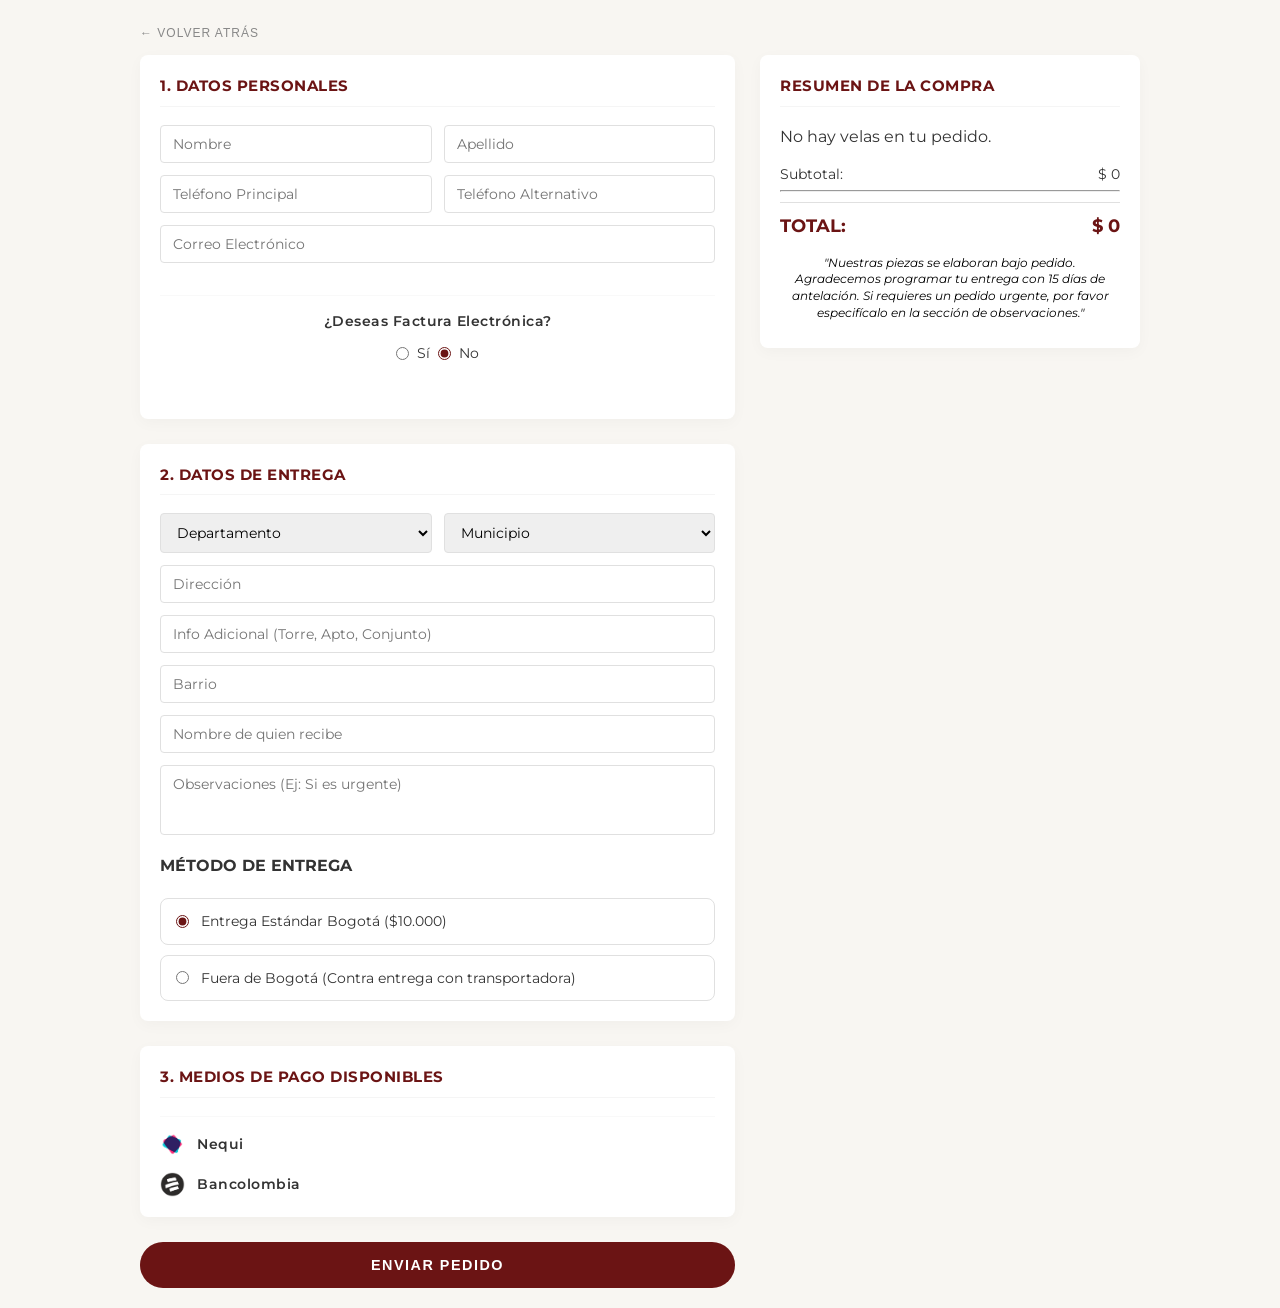
==== checkout.html @ 9f112ae2 "Agregado mapa de Google y enlace a cuidado de velas" ====
<!DOCTYPE html>
<html lang="es">

<head>
    <meta charset="UTF-8">
    <title>Checkout - Lumara</title>
    <link href="https://fonts.googleapis.com/css2?family=Montserrat:wght@400;600;700&display=swap" rel="stylesheet">

    <link rel="stylesheet" href="checkout.css">
</head>

<body>

    <div class="checkout-container">
        <button onclick="history.back()" class="btn-volver">← VOLVER ATRÁS</button>

        <div class="checkout-layout">
            <form id="checkout-form" class="col-formulario">

                <div class="caja-checkout">
                    <h3>1. DATOS PERSONALES</h3>
                    <div class="grid-2">
                        <input type="text" name="nombre" placeholder="Nombre" required>
                        <input type="text" name="apellido" placeholder="Apellido" required>
                    </div>
                    <div class="grid-2">
                        <input type="tel" name="tel1" placeholder="Teléfono Principal" required>
                        <input type="tel" name="tel2" placeholder="Teléfono Alternativo">
                    </div>
                    <input type="email" name="email" placeholder="Correo Electrónico" required>

                    <div class="pregunta-factura-central">
                        <span>¿Deseas Factura Electrónica?</span>

                        <div class="opciones-radio-central">
                            <label>
                                <input type="radio" name="factura" value="si">
                                <span>Sí</span>
                        
                                <input type="radio" name="factura" value="no" checked>
                                <span>No</span>
                            </label>
                        </div>
                    </div>
                </div>

                <div class="caja-checkout">
                    <h3>2. DATOS DE ENTREGA</h3>
                    <div class="grid-2">
                        <select name="departamento" id="depto" required>
                            <option value="">Departamento</option>
                            <option value="Cundinamarca">Cundinamarca</option>
                        </select>
                        <select name="municipio" id="muni" required>
                            <option value="">Municipio</option>
                            <option value="Bogota">Bogota</option>
                            <option value="Chia">Chia</option>
                            <option value="Zipaquirá">Zipaquirá</option>
                            <option value="Cogua">Cogua</option>
                            <option value="Cota">Cota</option>
                            <option value="Gachancipá">Gachancipá</option>
                            <option value="Nemocón">Nemocón</option>
                            <option value="Sopó">Sopó</option>
                            <option value="Tabio">Tabio</option>
                            <option value="Tenjo">Tenjo</option>
                            <option value="Tocancipá">Tocancipá</option>
                    
                        </select>
                    </div>
                    <input type="text" name="direccion" placeholder="Dirección" required>
                    <input type="text" name="info_adicional" placeholder="Info Adicional (Torre, Apto, Conjunto)">
                    <input type="text" name="barrio" placeholder="Barrio" required>
                    <input type="text" name="quien_recibe" placeholder="Nombre de quien recibe" required>
                    <textarea name="observaciones" placeholder="Observaciones (Ej: Si es urgente)"></textarea>

                    <h4>MÉTODO DE ENTREGA</h4>
                    <div class="metodo-entrega">
                        <label class="opcion-envio">
                            <input type="radio" name="envio" value="10000" checked onchange="actualizarEnvio(10000)">
                            Entrega Estándar Bogotá ($10.000)
                        </label>
                        <label class="opcion-envio">
                            <input type="radio" name="envio" value="0" onchange="actualizarEnvio(0)">
                            Fuera de Bogotá (Contra entrega con transportadora)
                        </label>
                    </div>
                </div>

                <div class="caja-checkout">
                    <h3>3. MEDIOS DE PAGO DISPONIBLES</h3>

                    <div class="logos-pago-unificados">
                        <div class="metodo-item">
                            <img src="imagenes/Nequi.png" alt="Nequi" class="icon-pago">
                            <span>Nequi</span>
                        </div>
                        <div class="metodo-item">
                            <img src="imagenes/LogoBancolombia.png" alt="Bancolombia" class="icon-pago">
                            <span>Bancolombia</span>
                        </div>
                    </div>
                </div> <button type="submit" class="btn-enviar-pedido">ENVIAR PEDIDO</button>
            </form>

            <div class="col-resumen">
                <div class="caja-checkout">
                    <h3>RESUMEN DE LA COMPRA</h3>
                    <div id="resumen-productos">
                    </div>
                    <div class="totales-finales">
                        <p>Subtotal: <span id="resumen-subtotal">$ 0</span></p>

                        <hr>
                        <p class="total-final">TOTAL: <span id="resumen-total">$ 0</span></p>
                        <p class="nota-tiempo">
                            "Nuestras piezas se elaboran bajo pedido. Agradecemos programar tu entrega con 15 días de
                            antelación. Si requieres un pedido urgente, por favor especifícalo en la sección de
                            observaciones."
                        </p>

                    </div>
                </div>
            </div>
        </div>
    </div>

    <script src="checkout.js"></script>
</body>

</html>
---- checkout.css ----
/* ==========================================
   1. VARIABLES Y BASE
   ========================================== */
:root {
    --burgundy: #6b1414;
    --gold: #b8935a;
    --cream: #f8f6f2;
    --white: #ffffff;
    --text: #333333;
    --gray-border: #e0e0e0;
    --shadow: 0 4px 15px rgba(0, 0, 0, 0.03);
}

* {
    box-sizing: border-box;
    margin: 0;
    padding: 0;
}

body {
    font-family: 'Montserrat', sans-serif;
    background-color: var(--cream);
    color: var(--text);
    line-height: 1.5;
    padding: 20px;
}

/* ==========================================
   2. ESTRUCTURA Y LAYOUT RESPONSIVE
   ========================================== */
.checkout-container {
    max-width: 1000px;
    margin: 0 auto;
}

.checkout-layout {
    display: grid;
    grid-template-columns: 1fr 380px; /* Dos columnas en PC */
    gap: 25px;
    align-items: start;
}

/* Sistema de cuadros responsivos */
.grid-2 {
    display: grid;
    grid-template-columns: repeat(auto-fit, minmax(200px, 1fr));
    gap: 12px;
}

/* Adaptación para Tablets y Celulares */
@media (max-width: 850px) {
    .checkout-layout {
        grid-template-columns: 1fr; /* Una sola columna */
    }
    
    .col-resumen {
        order: -1; /* El resumen de compra sale arriba en móvil */
        position: static !important;
    }

    .checkout-container {
        padding: 10px;
    }
}

/* ==========================================
   3. COMPONENTES (CAJAS E INPUTS)
   ========================================== */
.caja-checkout {
    background: var(--white);
    padding: 20px;
    border-radius: 8px;
    box-shadow: var(--shadow);
    margin-bottom: 20px;
}

.btn-volver {
    background: none;
    border: none;
    color: #888;
    font-size: 0.75rem;
    font-weight: 400;
    letter-spacing: 1px;
    cursor: pointer;
    text-decoration: none;
    display: inline-block;
    margin-bottom: 15px;
    transition: color 0.3s;
}

.btn-volver:hover {
    color: var(--burgundy);
}

/* Estilo de los Cuadros (Inputs) - Letra más pequeña */
input[type="text"],
input[type="tel"],
input[type="email"],
select,
textarea {
    width: 100%;
    padding: 10px 12px;
    margin-bottom: 12px;
    border: 1px solid var(--gray-border);
    border-radius: 4px;
    font-family: inherit;
    font-size: 0.85rem; /* Tamaño de letra reducido y estético */
    outline: none;
    transition: border-color 0.3s;
}

input:focus, select:focus, textarea:focus {
    border-color: var(--gold); /* Toque dorado de Lumara al escribir */
}

textarea {
    height: 70px;
    resize: none;
}

/* Títulos de sección refinados */
.caja-checkout h3 {
    font-size: 0.95rem;
    font-weight: 700;
    color: var(--burgundy);
    margin-bottom: 18px;
    letter-spacing: 0.5px;
    text-transform: uppercase;
    border-bottom: 1px solid #f5f5f5;
    padding-bottom: 8px;
}

/* ==========================================
   4. RESUMEN DE COMPRA
   ========================================= */
.col-resumen {
    position: sticky;
    top: 20px;
}

.checkout-product-item {
    display: flex;
    justify-content: space-between;
    align-items: center;
    padding: 10px 0;
    border-bottom: 1px solid #f9f9f9;
}

.checkout-product-item img {
    width: 50px;
    height: 50px;
    object-fit: cover;
    border-radius: 4px;
}

.totales-finales {
    margin-top: 15px;
    font-size: 0.85rem;
}

.totales-finales p {
    display: flex;
    justify-content: space-between;
    margin-bottom: 6px;
}

.total-final {
    font-size: 1.1rem;
    font-weight: 700;
    color: var(--burgundy);
    border-top: 1px solid var(--gray-border);
    padding-top: 10px;
    margin-top: 10px;
}

/* ==========================================
   5. BOTONES Y EXTRAS
   ========================================== */
.btn-enviar-pedido {
    width: 100%;
    padding: 15px;
    background-color: var(--burgundy);
    color: var(--white);
    border: none;
    border-radius: 25px;
    font-size: 0.9rem;
    font-weight: 700;
    letter-spacing: 1.5px;
    cursor: pointer;
    transition: transform 0.2s, background 0.3s;
}

.btn-enviar-pedido:hover {
    background-color: #5a1010;
    transform: translateY(-2px);
}

.nota-tiempo {
    font-size: 0.75rem;
    color: #999;
    margin-top: 15px;
    font-style: italic;
    text-align: center;
}

/* Contenedor principal para centralizar la pregunta */
.pregunta-factura-central {
    text-align: center; /* Centra el texto de la pregunta */
    margin: 20px 0; /* Espacio arriba y abajo */
    padding: 15px; /* Un poco de padding */
    border-top: 1px solid #f9f9f9; /* Línea sutil divisoria */
}

/* Estilo del texto de la pregunta (más pequeña y fina) */
.pregunta-factura-central > span {
    display: block; /* Ocupa todo el ancho para centrar */
    font-size: 0.85rem; /* Tamaño refinado y estético */
    font-weight: 600;
    color: var(--text);
    margin-bottom: 12px; /* Espacio antes de las opciones */
    letter-spacing: 0.5px;
}

/* NUEVO CONTENEDOR PARA LAS OPCIONES (FLEXBOX CENTRAL VERTICAL) */
.opciones-radio-central {
    display: flex;
    flex-direction: column; /* ¡ESTA ES LA LÍNEA CLAVE! Bajan y se ponen en columna */
    align-items: center; /* Centrado horizontal perfecto de la columna */
    gap: 10px; /* Espacio vertical entre el Sí y el No */
}

/* Estilo para los labels individuales de Sí/No */
.pregunta-factura-central label {
    display: flex;
    align-items: center; /* Alinea el circulito con la palabra horizontalmente */
    gap: 8px; /* Espacio entre el radio button y el texto */
    cursor: pointer;
    font-size: 0.85rem;
    color: var(--text);
}

/* El círculo se pone color vino al marcarlo (Identidad Lumara) */
.pregunta-factura-central input[type="radio"] {
    accent-color: var(--burgundy); /* Refuerza la marca Lumara */
    cursor: pointer;
}

/* === MEDIA QUERY PARA RESPONSIVIDAD (MÓVILES) === */
@media (max-width: 600px) {
    /* Mantiene las opciones en columna y al centro en móvil */
    .opciones-radio-central {
        gap: 8px; /* Espacio más compacto en móvil */
    }
}


/* Contenedor del método de entrega */
.metodo-entrega {
    margin-top: 20px;
    display: grid;
    gap: 10px;
}

.metodo-entrega h4 {
    font-size: 0.85rem;
    font-weight: 700;
    color: var(--burgundy);
    margin-bottom: 10px;
    text-transform: uppercase;
    letter-spacing: 0.5px;
}

/* Tarjetas de opción */
.opcion-envio {
    display: flex;
    align-items: center;
    padding: 12px 15px;
    border: 1px solid var(--gray-border);
    border-radius: 8px;
    cursor: pointer;
    transition: all 0.3s ease;
    background-color: #fff;
    font-size: 0.85rem;
}

/* Efecto cuando pasas el mouse o está seleccionado */
.opcion-envio:hover {
    border-color: var(--gold);
    background-color: #fcfaf7;
}

/* Espacio entre el radio button y el texto */
.opcion-envio input[type="radio"] {
    margin-right: 12px;
    accent-color: var(--burgundy);
    cursor: pointer;
}

/* Ajuste para que el texto largo no se rompa feo en móvil */
.opcion-envio span {
    line-height: 1.3;
    color: var(--text);
}



/* Texto de la nota de tiempo debajo del botón */
.nota-tiempo {
    display: block;
    text-align: center;
    font-size: 0.75rem;
    color: #000000;
    margin-top: 15px;
    font-style: italic;
    line-height: 1.4;
}

/* Unifica la sección dentro de la caja blanca */
.caja-checkout {
    /* ... tus otros estilos ... */
    margin-bottom: 25px; /* Espacio antes del botón */
}

/* Contenedor principal de logos + texto */
.logos-pago-unificados {
    display: flex;
    flex-direction: column; /* Lista vertical para claridad en móvil */
    gap: 15px; /* Espacio entre métodos de pago */
    padding-top: 15px;
    border-top: 1px solid #f9f9f9; /* Línea divisoria sutil */
}

/* Cada método individual (Logo + Texto) */
.metodo-item {
    display: flex;
    align-items: center; /* Centrado vertical perfecto */
    gap: 12px; /* Espacio entre el icono y la palabra */
    cursor: pointer;
    
}

/* Tamaño de los iconos controlado */
.icon-pago {
    height: 25px; /* Altura sutil, no gigantesca */
    width: auto;
}

/* Estilo del texto */
.metodo-item span {
    font-size: 0.85rem; /* Tamaño de letra reducido y estético */
    font-weight: 600;
    color: var(--text);
    letter-spacing: 0.5px;
}
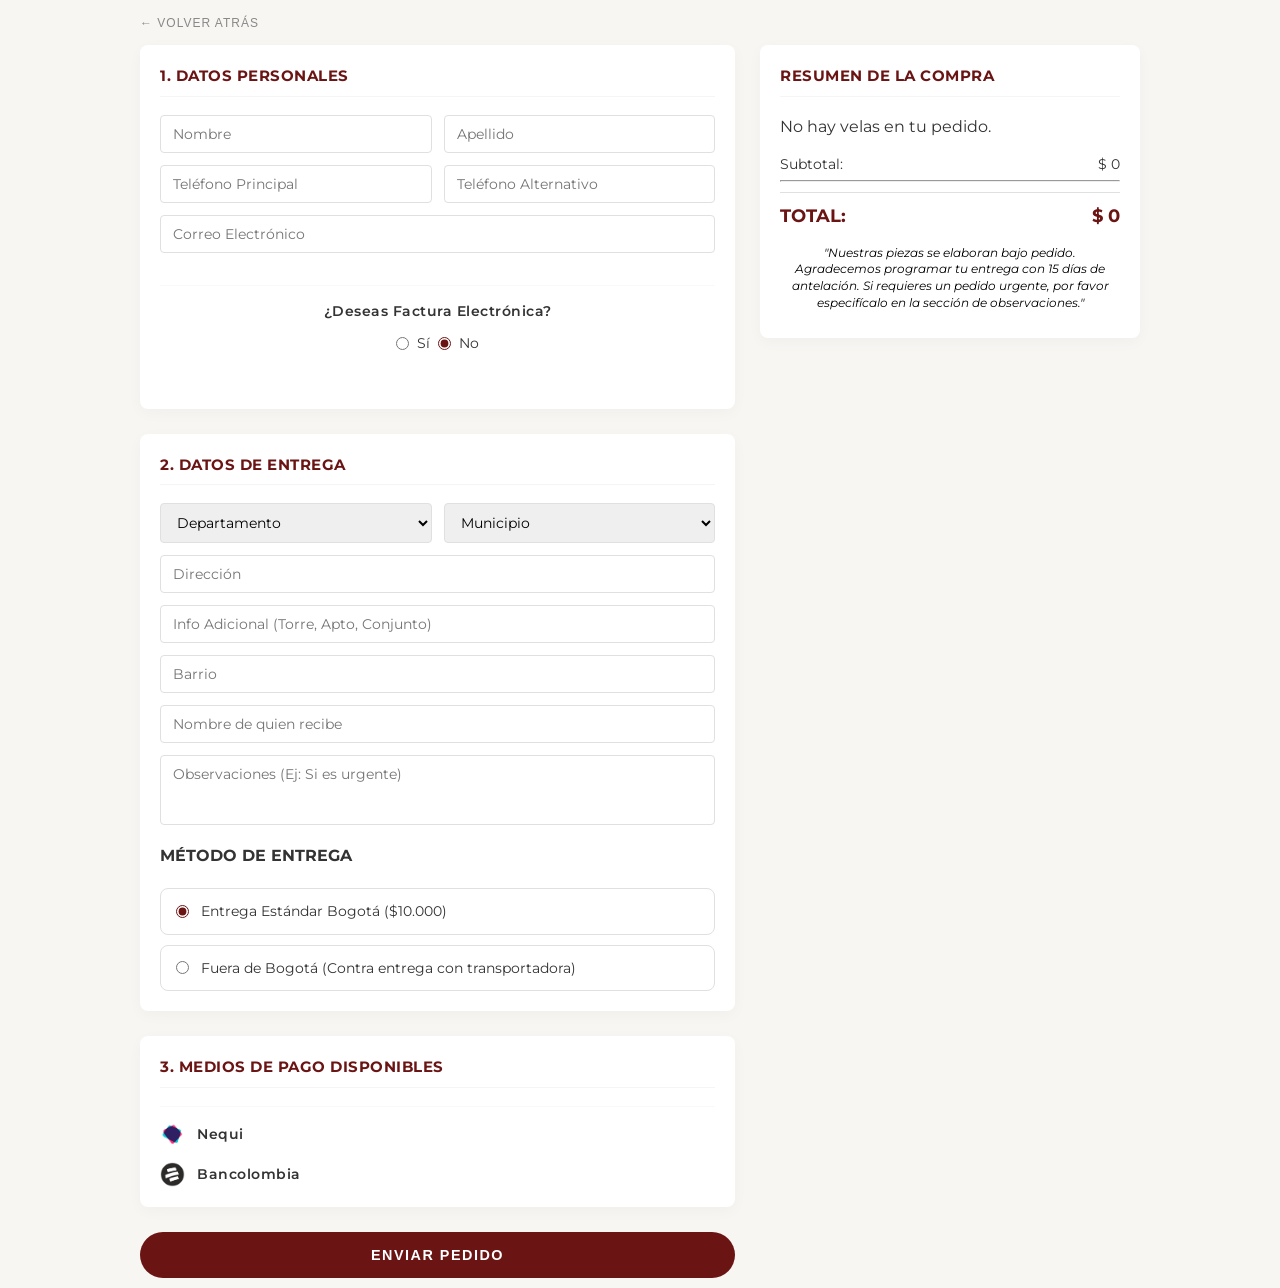
==== commit d286b323: "tercer commit: Estructura inicial de Lumara" ====
--- a/checkout.html
+++ b/checkout.html
@@ -5,6 +5,7 @@
     <meta charset="UTF-8">
     <title>Checkout - Lumara</title>
     <link href="https://fonts.googleapis.com/css2?family=Montserrat:wght@400;600;700&display=swap" rel="stylesheet">
+    <meta name="viewport" content="width=device-width, initial-scale=1.0">
 
     <link rel="stylesheet" href="checkout.css">
 </head>
--- a/checkout.css
+++ b/checkout.css
@@ -23,7 +23,10 @@
     color: var(--text);
     line-height: 1.5;
     padding: 20px;
-}
+    padding: 10px; /* Menos espacio en los bordes para móviles */
+    overflow-x: hidden; /* Evita el scroll horizontal molesto */
+}
+
 
 /* ==========================================
    2. ESTRUCTURA Y LAYOUT RESPONSIVE
@@ -245,14 +248,20 @@
     cursor: pointer;
 }
 
-/* === MEDIA QUERY PARA RESPONSIVIDAD (MÓVILES) === */
+/* --- RESPONSIVO: CELULAR --- */
+@media (max-width: 900px) {
+    .product-grid {
+        grid-template-columns: repeat(2, 1fr) !important;
+        /* 2 columnas en tablet */
+    }
+}
+
 @media (max-width: 600px) {
-    /* Mantiene las opciones en columna y al centro en móvil */
-    .opciones-radio-central {
-        gap: 8px; /* Espacio más compacto en móvil */
-    }
-}
-
+    .product-grid {
+        grid-template-columns: 1fr !important;
+        /* 1 columna en celular */
+    }
+}
 
 /* Contenedor del método de entrega */
 .metodo-entrega {
@@ -351,4 +360,20 @@
     font-weight: 600;
     color: var(--text);
     letter-spacing: 0.5px;
+}
+@media (max-width: 850px) {
+    .checkout-layout {
+        display: flex;
+        flex-direction: column; /* Apila todo */
+    }
+
+    .col-resumen {
+        order: -1; /* Sube el resumen al principio */
+        margin-bottom: 20px;
+    }
+}
+.grid-2 {
+    display: grid;
+    grid-template-columns: repeat(auto-fit, minmax(140px, 1fr));
+    gap: 12px;
 }
